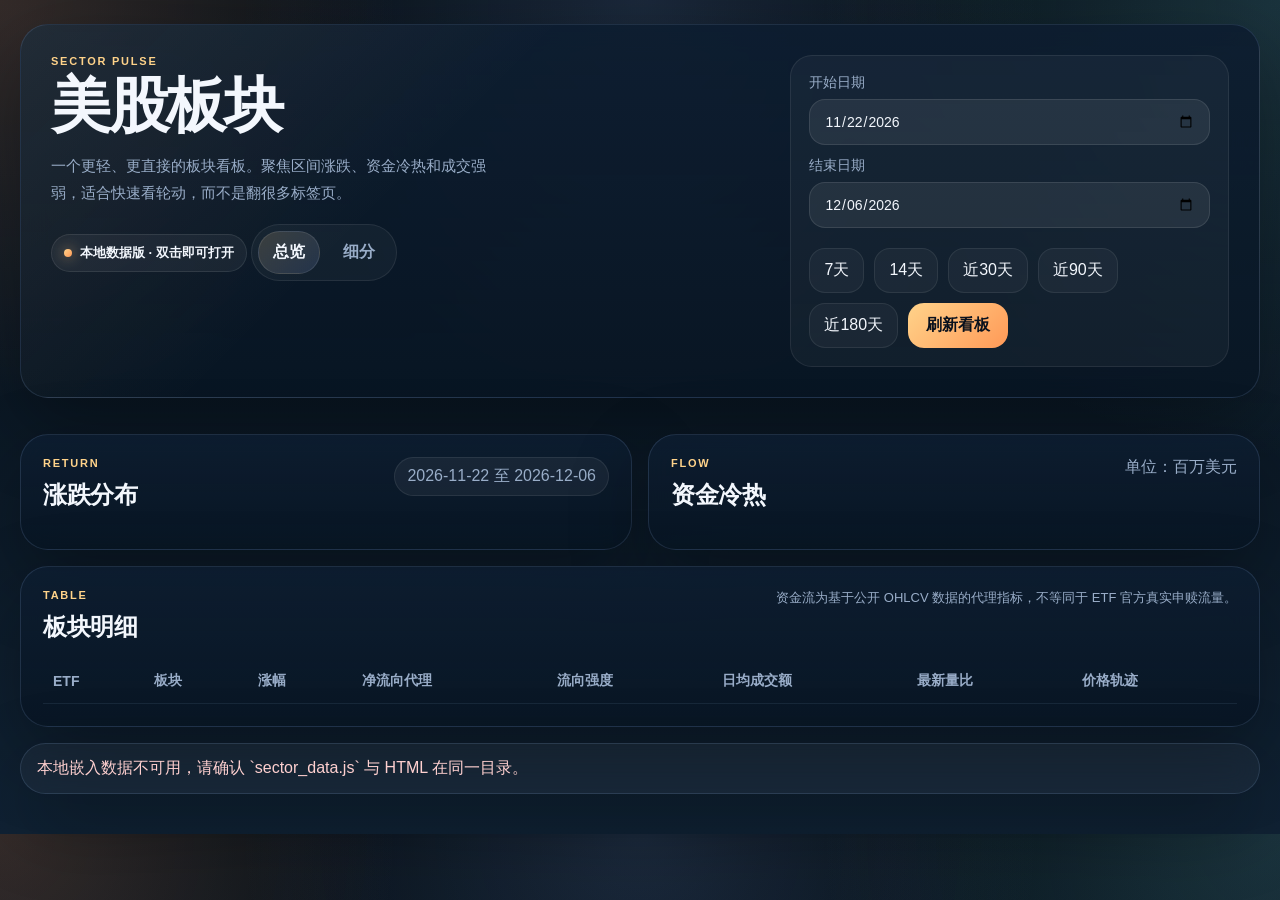
==== index.html @ 1bcc6a1f "Create sector monitoring dashboard" ====
<!doctype html>
<html lang="zh-CN">
<head>
  <meta charset="utf-8">
  <meta name="viewport" content="width=device-width, initial-scale=1">
  <title>美股板块</title>
  <style>
    :root {
      --bg: #071018;
      --bg2: #102234;
      --panel: rgba(8, 21, 35, 0.8);
      --panel-strong: rgba(13, 29, 48, 0.94);
      --line: rgba(164, 197, 255, 0.14);
      --text: #f3f7fd;
      --muted: #99adc8;
      --gold: #ffd38a;
      --pos: #68d7a8;
      --neg: #ff8080;
      --blue: #8ab2ff;
      --teal: #72d4e4;
      --shadow: 0 28px 80px rgba(0, 0, 0, 0.32);
      --radius: 28px;
    }

    * { box-sizing: border-box; }
    body {
      margin: 0;
      font-family: "Segoe UI", "PingFang SC", sans-serif;
      color: var(--text);
      background:
        radial-gradient(circle at top left, rgba(255, 166, 117, 0.18), transparent 26%),
        radial-gradient(circle at top right, rgba(114, 212, 228, 0.18), transparent 30%),
        radial-gradient(circle at 50% 0%, rgba(138, 178, 255, 0.15), transparent 38%),
        linear-gradient(180deg, var(--bg) 0%, var(--bg2) 100%);
    }

    .shell {
      width: min(1240px, calc(100% - 28px));
      margin: 0 auto;
      padding: 24px 0 40px;
    }

    .hero, .panel, .card, .status {
      background: var(--panel);
      border: 1px solid var(--line);
      border-radius: var(--radius);
      box-shadow: var(--shadow);
      backdrop-filter: blur(14px);
    }

    .hero {
      display: grid;
      grid-template-columns: 1.55fr 0.95fr;
      gap: 24px;
      padding: 30px;
      margin-bottom: 20px;
      background:
        linear-gradient(135deg, rgba(255, 211, 138, 0.08), transparent 34%),
        linear-gradient(180deg, rgba(13, 29, 48, 0.92), rgba(8, 21, 35, 0.82));
    }

    .eyebrow, .kicker {
      margin: 0 0 10px;
      color: var(--gold);
      text-transform: uppercase;
      letter-spacing: 0.16em;
      font-size: 11px;
      font-weight: 700;
    }

    h1, h2 { margin: 0; }
    h1 {
      font-size: clamp(34px, 5vw, 60px);
      line-height: 0.98;
      max-width: 8ch;
      letter-spacing: -0.04em;
    }

    h2 { font-size: 24px; letter-spacing: -0.02em; }

    .copy, .meta, .hint, .status, th { color: var(--muted); }
    .copy { line-height: 1.8; max-width: 54ch; margin: 16px 0 0; font-size: 15px; }

    .hero-note {
      display: inline-flex;
      align-items: center;
      gap: 8px;
      padding: 9px 12px;
      border-radius: 999px;
      background: rgba(255,255,255,0.05);
      border: 1px solid rgba(255,255,255,0.09);
      color: var(--text);
      font-size: 13px;
      font-weight: 600;
    }

    .hero-note::before {
      content: "";
      width: 8px;
      height: 8px;
      border-radius: 999px;
      background: linear-gradient(135deg, var(--gold), #ff9957);
      box-shadow: 0 0 14px rgba(255, 211, 138, 0.7);
    }

    .filters {
      display: grid;
      gap: 12px;
      align-content: start;
      padding: 18px;
      border-radius: 22px;
      background: rgba(255,255,255,0.04);
      border: 1px solid rgba(255,255,255,0.08);
    }

    .view-switch {
      display: inline-flex;
      gap: 8px;
      padding: 6px;
      margin-top: 18px;
      border-radius: 999px;
      background: rgba(255,255,255,0.04);
      border: 1px solid rgba(255,255,255,0.08);
    }

    .view-btn {
      padding: 10px 14px;
      border-radius: 999px;
      background: transparent;
      color: var(--muted);
      border: 1px solid transparent;
      font-weight: 700;
    }

    .view-btn.active {
      background: linear-gradient(135deg, rgba(255, 211, 138, 0.16), rgba(138, 178, 255, 0.14));
      color: var(--text);
      border-color: rgba(255,255,255,0.1);
    }

    label { display: grid; gap: 7px; font-size: 14px; color: var(--muted); }
    input, button {
      border: 0;
      border-radius: 16px;
      font: inherit;
    }

    input {
      padding: 13px 14px;
      background: rgba(255,255,255,0.07);
      color: var(--text);
      border: 1px solid rgba(255,255,255,0.1);
    }

    .actions { display: flex; flex-wrap: wrap; gap: 10px; margin-top: 8px; }
    button {
      cursor: pointer;
      padding: 11px 14px;
      transition: transform 0.18s ease, opacity 0.18s ease, background 0.18s ease, border-color 0.18s ease;
    }
    button:hover { transform: translateY(-1px); }
    .ghost {
      background: rgba(255,255,255,0.04);
      color: var(--text);
      border: 1px solid rgba(255,255,255,0.08);
    }
    .ghost:hover { background: rgba(255,255,255,0.08); }
    .primary {
      background: linear-gradient(135deg, #ffd38a, #ff9957);
      color: #09111d;
      font-weight: 800;
      padding-inline: 18px;
    }

    .cards, .row {
      display: grid;
      gap: 16px;
    }
    .cards {
      grid-template-columns: repeat(4, minmax(0, 1fr));
      margin-bottom: 16px;
    }

    .card {
      padding: 18px;
      background: linear-gradient(180deg, rgba(255,255,255,0.05), rgba(255,255,255,0.02));
    }
    .card p, .card strong, .card span { display: block; }
    .card p { margin: 0 0 8px; }
    .card strong { font-size: 23px; margin-bottom: 8px; letter-spacing: -0.03em; }
    .pos { color: var(--pos); }
    .neg { color: var(--neg); }

    .row {
      grid-template-columns: repeat(2, minmax(0, 1fr));
      margin-bottom: 16px;
    }

    .panel {
      padding: 22px;
      background: linear-gradient(180deg, rgba(13, 29, 48, 0.92), rgba(8, 21, 35, 0.84));
    }
    .head {
      display: flex;
      justify-content: space-between;
      gap: 14px;
      align-items: flex-start;
      margin-bottom: 16px;
    }

    .chart {
      display: grid;
      gap: 12px;
    }

    .bar-row {
      display: grid;
      grid-template-columns: 72px 1fr 78px;
      gap: 12px;
      align-items: center;
      font-size: 14px;
    }

    .track {
      position: relative;
      height: 12px;
      border-radius: 999px;
      background: rgba(255,255,255,0.05);
      overflow: hidden;
    }

    .fill {
      position: absolute;
      top: 0;
      bottom: 0;
      left: 0;
      border-radius: 999px;
    }

    table {
      width: 100%;
      border-collapse: collapse;
      min-width: 980px;
    }

    th, td {
      text-align: left;
      padding: 13px 10px;
      border-bottom: 1px solid rgba(180,205,255,0.09);
      white-space: nowrap;
      font-size: 14px;
    }

    .table-wrap { overflow-x: auto; }
    .pill {
      display: inline-flex;
      padding: 7px 12px;
      border-radius: 999px;
      font-weight: 700;
      color: #09111d;
    }

    .spark { width: 110px; height: 28px; }
    .status {
      margin-top: 16px;
      padding: 14px 16px;
      background: rgba(255,255,255,0.04);
    }
    .small { font-size: 13px; }

    .period-label {
      display: inline-flex;
      align-items: center;
      padding: 8px 12px;
      border-radius: 999px;
      background: rgba(255,255,255,0.05);
      border: 1px solid rgba(255,255,255,0.08);
    }

    @media (max-width: 980px) {
      .hero, .cards, .row { grid-template-columns: 1fr; }
      .head { flex-direction: column; }
    }
  </style>
</head>
<body>
  <main class="shell">
    <section class="hero">
      <div>
        <p class="eyebrow">Sector Pulse</p>
        <h1>美股板块</h1>
        <p class="copy">一个更轻、更直接的板块看板。聚焦区间涨跌、资金冷热和成交强弱，适合快速看轮动，而不是翻很多标签页。</p>
        <div class="hero-note">本地数据版 · 双击即可打开</div>
        <div class="view-switch" id="viewSwitch">
          <button type="button" class="view-btn active" data-view="overview">总览</button>
          <button type="button" class="view-btn" data-view="detail">细分</button>
        </div>
      </div>
      <form id="filters" class="filters">
        <label>
          <span>开始日期</span>
          <input id="startDate" type="date" required>
        </label>
        <label>
          <span>结束日期</span>
          <input id="endDate" type="date" required>
        </label>
        <div class="actions">
          <button type="button" class="ghost" data-days="7">7天</button>
          <button type="button" class="ghost" data-days="14">14天</button>
          <button type="button" class="ghost" data-days="30">近30天</button>
          <button type="button" class="ghost" data-days="90">近90天</button>
          <button type="button" class="ghost" data-days="180">近180天</button>
          <button type="submit" class="primary">刷新看板</button>
        </div>
      </form>
    </section>

    <section class="cards" id="cards"></section>

    <section class="row">
      <article class="panel">
        <div class="head">
          <div>
            <p class="kicker">Return</p>
            <h2 id="perfTitle">涨跌分布</h2>
          </div>
          <div id="rangeText" class="meta period-label"></div>
        </div>
        <div id="perfChart" class="chart"></div>
      </article>

      <article class="panel">
        <div class="head">
          <div>
            <p class="kicker">Flow</p>
            <h2 id="flowTitle">资金冷热</h2>
          </div>
          <div class="meta">单位：百万美元</div>
        </div>
        <div id="flowChart" class="chart"></div>
      </article>
    </section>

    <section class="panel">
      <div class="head">
        <div>
          <p class="kicker">Table</p>
          <h2 id="tableTitle">板块明细</h2>
        </div>
        <div class="meta small">资金流为基于公开 OHLCV 数据的代理指标，不等同于 ETF 官方真实申赎流量。</div>
      </div>
      <div class="table-wrap">
        <table>
          <thead>
            <tr>
              <th>ETF</th>
              <th>板块</th>
              <th>涨幅</th>
              <th>净流向代理</th>
              <th>流向强度</th>
              <th>日均成交额</th>
              <th>最新量比</th>
              <th>价格轨迹</th>
            </tr>
          </thead>
          <tbody id="tbody"></tbody>
        </table>
      </div>
    </section>

    <section id="status" class="status">正在加载数据...</section>
  </main>

  <script src="./sector_data.js"></script>
  <script>
    const OVERVIEW = {
      XLC: { name: "Communication Services", color: "#ff8a4c" },
      XLY: { name: "Consumer Discretionary", color: "#ffb347" },
      XLP: { name: "Consumer Staples", color: "#f6d365" },
      XLE: { name: "Energy", color: "#ff6b6b" },
      XLF: { name: "Financials", color: "#ffd166" },
      XLV: { name: "Health Care", color: "#4ecdc4" },
      XLI: { name: "Industrials", color: "#5dade2" },
      XLB: { name: "Materials", color: "#48c78e" },
      XLRE: { name: "Real Estate", color: "#b784f7" },
      XLK: { name: "Technology", color: "#6c8cff" },
      XLU: { name: "Utilities", color: "#7f8c8d" },
    };

    const DETAIL = {
      SMH: { name: "Semiconductors", color: "#5fa8ff" },
      IGV: { name: "Software", color: "#72d4e4" },
      XBI: { name: "Biotech", color: "#4ecdc4" },
      IHI: { name: "Medical Devices", color: "#7bd389" },
      KRE: { name: "Regional Banks", color: "#ffd166" },
      KIE: { name: "Insurance", color: "#f7b267" },
      XRT: { name: "Retail", color: "#ff9f6e" },
      ITB: { name: "Homebuilders", color: "#c084fc" },
      IYT: { name: "Transportation", color: "#8e9cff" },
      ICLN: { name: "Clean Energy", color: "#4dd599" },
    };

    const VIEWS = {
      overview: {
        label: "总览",
        title: "板块明细",
        perfTitle: "涨跌分布",
        flowTitle: "资金冷热",
        groups: OVERVIEW,
      },
      detail: {
        label: "细分",
        title: "细分行业明细",
        perfTitle: "细分涨跌分布",
        flowTitle: "细分资金冷热",
        groups: DETAIL,
      },
    };

    let currentView = "overview";

    function fmtPct(v) {
      const sign = v > 0 ? "+" : "";
      return `${sign}${v.toFixed(2)}%`;
    }

    function fmtM(v) {
      return `${(v / 1e6).toFixed(1)}M`;
    }

    function fmtB(v) {
      return `${(v / 1e9).toFixed(2)}B`;
    }

    function daysAgo(days) {
      const d = new Date();
      d.setDate(d.getDate() - days);
      return d.toISOString().slice(0, 10);
    }

    function setStatus(text, isError = false) {
      const el = document.getElementById("status");
      el.textContent = text;
      el.style.color = isError ? "#ffd0d0" : "#9eb2d2";
    }

    function spark(values, color) {
      const min = Math.min(...values);
      const max = Math.max(...values);
      const span = max - min || 1;
      const pts = values.map((v, i) => {
        const x = (i / Math.max(values.length - 1, 1)) * 100;
        const y = 24 - ((v - min) / span) * 20;
        return `${x.toFixed(2)},${y.toFixed(2)}`;
      }).join(" ");
      return `<svg viewBox="0 0 100 28" class="spark" preserveAspectRatio="none"><polyline fill="none" stroke="${color}" stroke-width="3" points="${pts}" /></svg>`;
    }

    function moneyFlowMetrics(rows) {
      let netFlow = 0;
      let totalDollarVolume = 0;
      let totalVolume = 0;

      rows.forEach((row) => {
        const typical = (row.high + row.low + row.close) / 3;
        const spread = row.high - row.low;
        const multiplier = spread === 0 ? 0 : (((row.close - row.low) - (row.high - row.close)) / spread);
        const rawFlow = typical * row.volume * multiplier;
        const dollarVolume = typical * row.volume;
        netFlow += rawFlow;
        totalDollarVolume += dollarVolume;
        totalVolume += row.volume;
      });

      const avgDollarVolume = rows.length ? totalDollarVolume / rows.length : 0;
      return {
        netFlow,
        totalDollarVolume,
        flowIntensity: totalDollarVolume ? (netFlow / totalDollarVolume) * 100 : 0,
        avgDollarVolume,
        cmfProxy: totalVolume ? netFlow / totalVolume : 0,
      };
    }

    function getActiveGroups() {
      return VIEWS[currentView].groups;
    }

    function fetchSymbol(symbol, start, end) {
      const rows = (window.SECTOR_DATA?.[symbol] || []).filter((row) => row.date >= start && row.date <= end);

      if (rows.length < 2) throw new Error(`${symbol} 数据不足`);

      const startClose = rows[0].close;
      const endClose = rows[rows.length - 1].close;
      const metrics = moneyFlowMetrics(rows);
      const avgVolume = rows.reduce((sum, row) => sum + row.volume, 0) / rows.length;

      return {
        symbol,
        name: getActiveGroups()[symbol].name,
        color: getActiveGroups()[symbol].color,
        changePct: ((endClose / startClose) - 1) * 100,
        netFlow: metrics.netFlow,
        flowIntensity: metrics.flowIntensity,
        avgDollarVolume: metrics.avgDollarVolume,
        cmfProxy: metrics.cmfProxy,
        lastVolumeRatio: avgVolume ? rows[rows.length - 1].volume / avgVolume : 0,
        sparkline: rows.map((row) => row.close),
      };
    }

    function renderCards(items) {
      const total = items.length;
      const byPerf = [...items].sort((a, b) => b.changePct - a.changePct);
      const byFlow = [...items].sort((a, b) => b.netFlow - a.netFlow);
      const avg = items.reduce((sum, item) => sum + item.changePct, 0) / total;
      const positiveCount = items.filter((item) => item.changePct >= 0).length;
      const inflowCount = items.filter((item) => item.netFlow >= 0).length;

      const cards = [
        { label: "平均涨幅", value: fmtPct(avg), detail: `${positiveCount} / ${total} 个板块为正收益`, cls: avg >= 0 ? "pos" : "neg" },
        { label: "最强上涨", value: `${byPerf[0].symbol} ${fmtPct(byPerf[0].changePct)}`, detail: byPerf[0].name, cls: "pos" },
        { label: "最大流入", value: `${byFlow[0].symbol} ${fmtM(byFlow[0].netFlow)}`, detail: `${inflowCount} / ${total} 个板块呈净流入代理`, cls: byFlow[0].netFlow >= 0 ? "pos" : "neg" },
        { label: "最大流出", value: `${byFlow[byFlow.length - 1].symbol} ${fmtM(byFlow[byFlow.length - 1].netFlow)}`, detail: byFlow[byFlow.length - 1].name, cls: byFlow[byFlow.length - 1].netFlow >= 0 ? "pos" : "neg" },
      ];

      document.getElementById("cards").innerHTML = cards.map((card) => `
        <article class="card">
          <p>${card.label}</p>
          <strong class="${card.cls}">${card.value}</strong>
          <span>${card.detail}</span>
        </article>
      `).join("");
    }

    function syncViewLabels() {
      const config = VIEWS[currentView];
      document.getElementById("perfTitle").textContent = config.perfTitle;
      document.getElementById("flowTitle").textContent = config.flowTitle;
      document.getElementById("tableTitle").textContent = config.title;
      document.querySelectorAll(".view-btn").forEach((button) => {
        button.classList.toggle("active", button.dataset.view === currentView);
      });
    }

    function renderBarChart(id, rows, valueKey, formatter, positiveColor, negativeColor) {
      const max = Math.max(...rows.map((row) => Math.abs(row[valueKey])), 0.0001);
      document.getElementById(id).innerHTML = rows.map((row) => {
        const width = Math.max(6, Math.abs(row[valueKey]) / max * 100);
        const color = row[valueKey] >= 0 ? positiveColor : negativeColor;
        return `
          <div class="bar-row">
            <div>${row.symbol}</div>
            <div class="track"><div class="fill" style="width:${width}%; background:${color}"></div></div>
            <div class="${row[valueKey] >= 0 ? "pos" : "neg"}">${formatter(row[valueKey])}</div>
          </div>
        `;
      }).join("");
    }

    function renderTable(rows) {
      document.getElementById("tbody").innerHTML = rows.map((row) => `
        <tr>
          <td><span class="pill" style="background:${row.color}">${row.symbol}</span></td>
          <td>${row.name}</td>
          <td class="${row.changePct >= 0 ? "pos" : "neg"}">${fmtPct(row.changePct)}</td>
          <td class="${row.netFlow >= 0 ? "pos" : "neg"}">${fmtM(row.netFlow)}</td>
          <td>${fmtPct(row.flowIntensity)}</td>
          <td>${fmtB(row.avgDollarVolume)}</td>
          <td>${row.lastVolumeRatio.toFixed(2)}x</td>
          <td>${spark(row.sparkline, row.color)}</td>
        </tr>
      `).join("");
    }

    async function loadDashboard(start, end) {
      setStatus("正在刷新板块数据...");
      document.getElementById("rangeText").textContent = `${start} 至 ${end}`;
      syncViewLabels();

      try {
        const ok = [];
        const failed = [];
        for (const symbol of Object.keys(getActiveGroups())) {
          try {
            ok.push(fetchSymbol(symbol, start, end));
          } catch (error) {
            failed.push({ symbol, error });
          }
        }
        if (!ok.length) throw new Error("本地嵌入数据不可用，请确认 `sector_data.js` 与 HTML 在同一目录。");

        const sorted = ok.sort((a, b) => b.changePct - a.changePct);
        renderCards(sorted);
        renderBarChart("perfChart", sorted, "changePct", fmtPct, "rgba(88,211,155,0.85)", "rgba(255,123,123,0.85)");
        renderBarChart("flowChart", [...sorted].sort((a, b) => b.netFlow - a.netFlow), "netFlow", (v) => fmtM(v), "rgba(255,209,102,0.9)", "rgba(124,166,255,0.9)");
        renderTable(sorted);

        setStatus(`已更新 ${ok.length} 个板块${failed.length ? `，另有 ${failed.length} 个板块数据不足` : ""}。`);
      } catch (error) {
        setStatus(error.message || "加载失败", true);
      }
    }

    function syncPreset(days) {
      document.getElementById("startDate").value = daysAgo(days);
      document.getElementById("endDate").value = daysAgo(0);
    }

    document.addEventListener("DOMContentLoaded", () => {
      syncPreset(14);
      document.getElementById("viewSwitch").querySelectorAll("button[data-view]").forEach((button) => {
        button.addEventListener("click", () => {
          currentView = button.dataset.view;
          loadDashboard(document.getElementById("startDate").value, document.getElementById("endDate").value);
        });
      });
      document.querySelectorAll("button[data-days]").forEach((button) => {
        button.addEventListener("click", () => {
          syncPreset(Number(button.dataset.days));
          loadDashboard(document.getElementById("startDate").value, document.getElementById("endDate").value);
        });
      });

      document.getElementById("filters").addEventListener("submit", (event) => {
        event.preventDefault();
        loadDashboard(document.getElementById("startDate").value, document.getElementById("endDate").value);
      });

      loadDashboard(document.getElementById("startDate").value, document.getElementById("endDate").value);
    });
  </script>
</body>
</html>
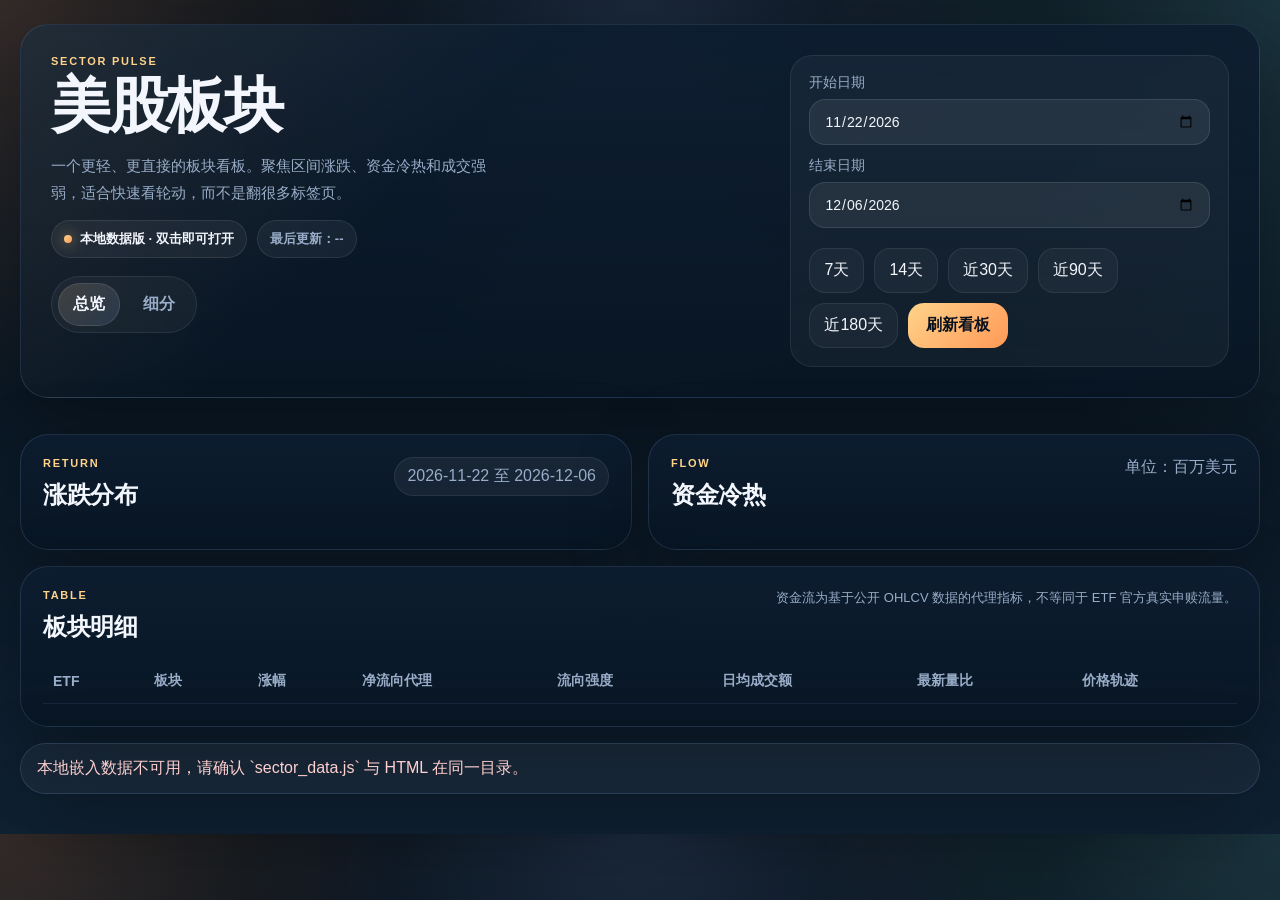
==== commit f04c3dbf: "Show last updated time" ====
--- a/index.html
+++ b/index.html
@@ -103,6 +103,26 @@
       box-shadow: 0 0 14px rgba(255, 211, 138, 0.7);
     }
 
+    .meta-row {
+      display: flex;
+      flex-wrap: wrap;
+      gap: 10px;
+      margin-top: 14px;
+    }
+
+    .meta-pill {
+      display: inline-flex;
+      align-items: center;
+      gap: 8px;
+      padding: 9px 12px;
+      border-radius: 999px;
+      background: rgba(255,255,255,0.05);
+      border: 1px solid rgba(255,255,255,0.09);
+      color: var(--muted);
+      font-size: 13px;
+      font-weight: 600;
+    }
+
     .filters {
       display: grid;
       gap: 12px;
@@ -290,7 +310,10 @@
         <p class="eyebrow">Sector Pulse</p>
         <h1>美股板块</h1>
         <p class="copy">一个更轻、更直接的板块看板。聚焦区间涨跌、资金冷热和成交强弱，适合快速看轮动，而不是翻很多标签页。</p>
-        <div class="hero-note">本地数据版 · 双击即可打开</div>
+        <div class="meta-row">
+          <div class="hero-note">本地数据版 · 双击即可打开</div>
+          <div class="meta-pill" id="lastUpdated">最后更新：--</div>
+        </div>
         <div class="view-switch" id="viewSwitch">
           <button type="button" class="view-btn active" data-view="overview">总览</button>
           <button type="button" class="view-btn" data-view="detail">细分</button>
@@ -445,6 +468,20 @@
       el.style.color = isError ? "#ffd0d0" : "#9eb2d2";
     }
 
+    function formatUpdatedAt(value) {
+      if (!value) return "--";
+      const date = new Date(value);
+      if (Number.isNaN(date.getTime())) return value;
+      return date.toLocaleString("zh-CN", {
+        year: "numeric",
+        month: "2-digit",
+        day: "2-digit",
+        hour: "2-digit",
+        minute: "2-digit",
+        timeZoneName: "short",
+      });
+    }
+
     function spark(values, color) {
       const min = Math.min(...values);
       const max = Math.max(...values);
@@ -487,8 +524,12 @@
       return VIEWS[currentView].groups;
     }
 
+    function getDataset() {
+      return window.SECTOR_DATA?.data || {};
+    }
+
     function fetchSymbol(symbol, start, end) {
-      const rows = (window.SECTOR_DATA?.[symbol] || []).filter((row) => row.date >= start && row.date <= end);
+      const rows = (getDataset()[symbol] || []).filter((row) => row.date >= start && row.date <= end);
 
       if (rows.length < 2) throw new Error(`${symbol} 数据不足`);
 
@@ -610,6 +651,7 @@
     }
 
     document.addEventListener("DOMContentLoaded", () => {
+      document.getElementById("lastUpdated").textContent = `最后更新：${formatUpdatedAt(window.SECTOR_DATA?.meta?.updated_at)}`;
       syncPreset(14);
       document.getElementById("viewSwitch").querySelectorAll("button[data-view]").forEach((button) => {
         button.addEventListener("click", () => {
